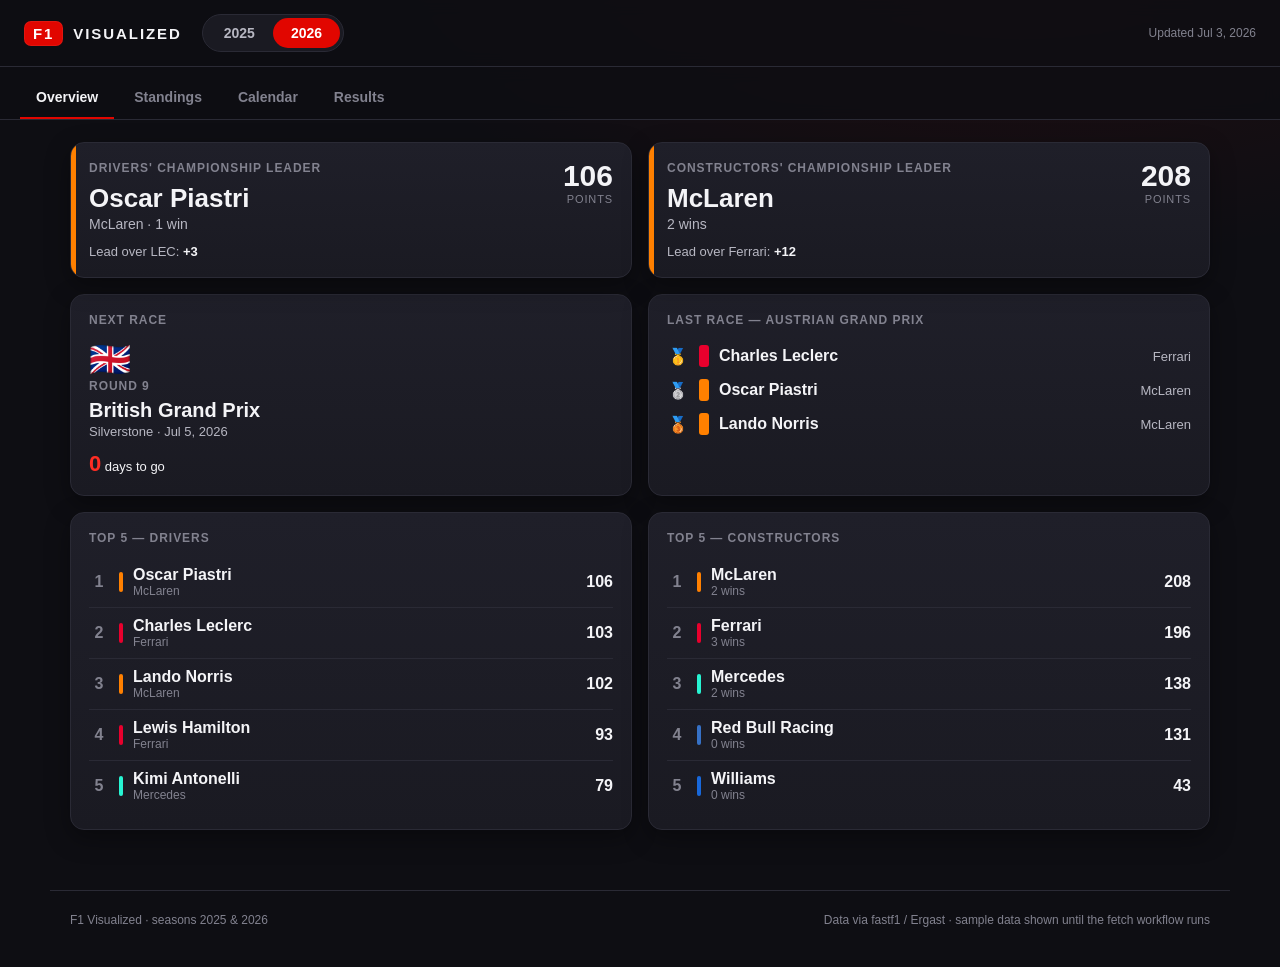
==== web/index.html @ ca381a3c "Add 2025/2026 season web dashboard A static, GitHub-Pages-deployable dashboard (web/) for the 2025 a" ====
<!doctype html>
<html lang="en">
<head>
  <meta charset="utf-8">
  <meta name="viewport" content="width=device-width, initial-scale=1">
  <title>F1 Visualized — 2025 / 2026 Dashboard</title>
  <meta name="description" content="Formula 1 2025 & 2026 season dashboard — standings, calendar and results.">
  <link rel="stylesheet" href="assets/styles.css">
</head>
<body>
  <header class="topbar">
    <div class="brand">
      <span class="brand-mark">F1</span>
      <span class="brand-text">VISUALIZED</span>
    </div>
    <div class="season-toggle" id="seasonToggle" role="tablist" aria-label="Season">
      <button type="button" data-season="2025">2025</button>
      <button type="button" data-season="2026" class="active">2026</button>
    </div>
    <div class="updated" id="updated"></div>
  </header>

  <nav class="tabs" id="tabs" aria-label="Sections">
    <button type="button" data-tab="overview" class="active">Overview</button>
    <button type="button" data-tab="standings">Standings</button>
    <button type="button" data-tab="calendar">Calendar</button>
    <button type="button" data-tab="results">Results</button>
  </nav>

  <main id="main">
    <section id="overview" class="tab-panel active">
      <div class="hero-grid">
        <div class="card leader-card" id="driverLeader"></div>
        <div class="card leader-card" id="constructorLeader"></div>
        <div class="card next-card" id="nextRace"></div>
        <div class="card last-card" id="lastRace"></div>
      </div>
      <div class="overview-lower">
        <div class="card">
          <div class="card-title">Top 5 — Drivers</div>
          <div id="miniDrivers" class="mini-table"></div>
        </div>
        <div class="card">
          <div class="card-title">Top 5 — Constructors</div>
          <div id="miniConstructors" class="mini-table"></div>
        </div>
      </div>
    </section>

    <section id="standings" class="tab-panel">
      <div class="standings-grid">
        <div>
          <div class="section-head"><h2>Drivers' Championship</h2></div>
          <div id="driverStandings" class="standings-table"></div>
        </div>
        <div>
          <div class="section-head"><h2>Constructors' Championship</h2></div>
          <div id="constructorStandings" class="standings-table"></div>
        </div>
      </div>
    </section>

    <section id="calendar" class="tab-panel">
      <div class="section-head"><h2>Race Calendar</h2><span id="calendarMeta" class="section-meta"></span></div>
      <div id="calendarGrid" class="calendar-grid"></div>
    </section>

    <section id="results" class="tab-panel">
      <div class="section-head">
        <h2>Race Results</h2>
        <select id="raceSelect" class="race-select" aria-label="Select a race"></select>
      </div>
      <div id="raceDetail"></div>
    </section>
  </main>

  <footer class="site-footer">
    <span>F1 Visualized · seasons 2025 &amp; 2026</span>
    <span id="footNote"></span>
  </footer>

  <script src="assets/app.js"></script>
</body>
</html>
---- web/assets/styles.css ----
/* F1 Visualized dashboard — dark theme */
:root {
  --bg: #0e0e13;
  --bg-2: #15151c;
  --panel: #1a1a22;
  --panel-2: #1f1f29;
  --border: #2a2a35;
  --border-2: #34343f;
  --ink: #f4f4f7;
  --ink-2: #b7b7c2;
  --ink-3: #82828f;
  --red: #e10600;
  --red-2: #ff2d24;
  --good: #22c55e;
  --radius: 14px;
  --shadow: 0 8px 24px rgba(0, 0, 0, .35);
  --font: -apple-system, BlinkMacSystemFont, "Segoe UI", Roboto, Helvetica, Arial, sans-serif;
}

* { box-sizing: border-box; }

body {
  margin: 0;
  font-family: var(--font);
  color: var(--ink);
  background:
    radial-gradient(1200px 600px at 80% -10%, rgba(225, 6, 0, .10), transparent 60%),
    var(--bg);
  min-height: 100vh;
  -webkit-font-smoothing: antialiased;
}

h1, h2, h3 { margin: 0; font-weight: 800; letter-spacing: -.01em; }
a { color: inherit; }

/* ---------- top bar ---------- */
.topbar {
  display: flex; align-items: center; gap: 20px;
  padding: 14px 24px;
  border-bottom: 1px solid var(--border);
  background: rgba(14, 14, 19, .82);
  backdrop-filter: blur(8px);
  position: sticky; top: 0; z-index: 20;
}
.brand { display: flex; align-items: center; gap: 10px; font-weight: 800; letter-spacing: .12em; }
.brand-mark {
  background: var(--red); color: #fff; padding: 4px 9px; border-radius: 7px;
  font-weight: 900; font-size: 15px; box-shadow: 0 0 0 1px rgba(255,255,255,.06) inset;
}
.brand-text { font-size: 15px; color: var(--ink); }
.updated { margin-left: auto; color: var(--ink-3); font-size: 12px; }

.season-toggle { display: inline-flex; background: var(--panel); border: 1px solid var(--border); border-radius: 999px; padding: 3px; }
.season-toggle button {
  border: 0; background: transparent; color: var(--ink-2);
  font: inherit; font-weight: 700; font-size: 14px;
  padding: 7px 18px; border-radius: 999px; cursor: pointer; transition: .15s;
}
.season-toggle button.active { background: var(--red); color: #fff; }
.season-toggle button:not(.active):hover { color: var(--ink); }

/* ---------- tabs ---------- */
.tabs {
  display: flex; gap: 4px; padding: 10px 20px 0;
  border-bottom: 1px solid var(--border); position: sticky; top: 57px; z-index: 15;
  background: rgba(14,14,19,.82); backdrop-filter: blur(8px); overflow-x: auto;
}
.tabs button {
  border: 0; background: transparent; color: var(--ink-3);
  font: inherit; font-weight: 700; font-size: 14px; padding: 12px 16px;
  cursor: pointer; border-bottom: 2px solid transparent; white-space: nowrap;
}
.tabs button.active { color: var(--ink); border-bottom-color: var(--red); }
.tabs button:not(.active):hover { color: var(--ink-2); }

main { max-width: 1180px; margin: 0 auto; padding: 22px 20px 60px; }
.tab-panel { display: none; animation: fade .25s ease; }
.tab-panel.active { display: block; }
@keyframes fade { from { opacity: 0; transform: translateY(4px); } to { opacity: 1; transform: none; } }

.section-head { display: flex; align-items: baseline; gap: 12px; margin: 4px 0 16px; }
.section-head h2 { font-size: 20px; }
.section-meta, .section-head .section-meta { color: var(--ink-3); font-size: 13px; }

/* ---------- cards ---------- */
.card {
  background: linear-gradient(180deg, var(--panel-2), var(--panel));
  border: 1px solid var(--border); border-radius: var(--radius);
  padding: 18px; box-shadow: var(--shadow);
}
.card-title { color: var(--ink-3); font-size: 12px; font-weight: 800; letter-spacing: .08em; text-transform: uppercase; margin-bottom: 12px; }

.hero-grid { display: grid; grid-template-columns: repeat(2, 1fr); gap: 16px; }
.overview-lower { display: grid; grid-template-columns: 1fr 1fr; gap: 16px; margin-top: 16px; }

.leader-card { position: relative; overflow: hidden; }
.leader-card::before {
  content: ""; position: absolute; left: 0; top: 0; bottom: 0; width: 5px;
  background: var(--accent, var(--red));
}
.leader-card .lc-label { color: var(--ink-3); font-size: 12px; font-weight: 800; letter-spacing: .08em; text-transform: uppercase; }
.leader-card .lc-name { font-size: 26px; font-weight: 800; margin: 8px 0 2px; }
.leader-card .lc-team { color: var(--ink-2); font-size: 14px; }
.leader-card .lc-pts { position: absolute; right: 18px; top: 16px; text-align: right; }
.leader-card .lc-pts b { font-size: 30px; }
.leader-card .lc-pts span { display: block; color: var(--ink-3); font-size: 11px; letter-spacing: .08em; text-transform: uppercase; }
.leader-card .lc-gap { margin-top: 12px; font-size: 13px; color: var(--ink-2); }
.leader-card .lc-gap b { color: var(--ink); }

.next-card .nc-flag { font-size: 34px; }
.next-card .nc-round { color: var(--ink-3); font-size: 12px; font-weight: 800; letter-spacing: .08em; text-transform: uppercase; }
.next-card .nc-name { font-size: 20px; font-weight: 800; margin: 6px 0 2px; }
.next-card .nc-sub { color: var(--ink-2); font-size: 13px; }
.next-card .nc-countdown { margin-top: 12px; font-size: 13px; }
.next-card .nc-countdown b { color: var(--red-2); font-size: 22px; }

.podium-row { display: flex; align-items: center; gap: 10px; padding: 6px 0; }
.podium-row .pp { width: 22px; text-align: center; font-weight: 800; color: var(--ink-3); }
.podium-row .swatch { width: 10px; height: 22px; border-radius: 3px; }
.podium-row .pd { font-weight: 700; }
.podium-row .pt { color: var(--ink-2); font-size: 13px; margin-left: auto; }

/* ---------- mini tables ---------- */
.mini-table .row { display: flex; align-items: center; gap: 10px; padding: 9px 0; border-top: 1px solid var(--border); }
.mini-table .row:first-child { border-top: 0; }
.mini-table .pos { width: 20px; color: var(--ink-3); font-weight: 800; text-align: center; }
.mini-table .swatch { width: 4px; height: 20px; border-radius: 2px; }
.mini-table .who { font-weight: 700; }
.mini-table .sub { color: var(--ink-3); font-size: 12px; }
.mini-table .pts { margin-left: auto; font-weight: 800; }

/* ---------- standings ---------- */
.standings-grid { display: grid; grid-template-columns: 1fr 1fr; gap: 22px; }
.standings-table .st-row {
  display: grid; grid-template-columns: 30px 1fr 64px; align-items: center;
  gap: 12px; padding: 10px 12px; border-radius: 10px;
}
.standings-table .st-row + .st-row { margin-top: 6px; }
.standings-table .st-row:nth-child(odd) { background: rgba(255,255,255,.02); }
.standings-table .st-pos { font-weight: 800; color: var(--ink-2); text-align: center; }
.standings-table .st-main { min-width: 0; }
.standings-table .st-name { display: flex; align-items: center; gap: 9px; font-weight: 700; }
.standings-table .st-name .swatch { width: 5px; height: 18px; border-radius: 3px; flex: none; }
.standings-table .st-name .code { color: var(--ink-3); font-weight: 800; font-size: 12px; }
.standings-table .st-team { color: var(--ink-3); font-size: 12px; margin: 4px 0 6px 14px; }
.standings-table .bar { height: 7px; border-radius: 4px; background: var(--border); overflow: hidden; margin-left: 14px; }
.standings-table .bar > span { display: block; height: 100%; border-radius: 4px; }
.standings-table .st-pts { text-align: right; font-weight: 800; font-size: 16px; }
.standings-table .st-pts small { display: block; color: var(--ink-3); font-weight: 700; font-size: 11px; }

/* ---------- calendar ---------- */
.calendar-grid { display: grid; grid-template-columns: repeat(auto-fill, minmax(230px, 1fr)); gap: 14px; }
.race-card {
  background: linear-gradient(180deg, var(--panel-2), var(--panel));
  border: 1px solid var(--border); border-radius: var(--radius); padding: 14px 15px;
  cursor: pointer; transition: .15s; position: relative;
}
.race-card:hover { border-color: var(--border-2); transform: translateY(-2px); }
.race-card.next { border-color: var(--red); box-shadow: 0 0 0 1px var(--red) inset; }
.race-card .rc-top { display: flex; align-items: center; justify-content: space-between; }
.race-card .rc-round { color: var(--ink-3); font-size: 12px; font-weight: 800; }
.race-card .rc-flag { font-size: 22px; }
.race-card .rc-name { font-weight: 800; margin: 8px 0 2px; font-size: 15px; }
.race-card .rc-sub { color: var(--ink-3); font-size: 12px; }
.race-card .rc-foot { display: flex; align-items: center; justify-content: space-between; margin-top: 12px; }
.badge { font-size: 11px; font-weight: 800; letter-spacing: .04em; padding: 3px 8px; border-radius: 999px; text-transform: uppercase; }
.badge.done { background: rgba(34,197,94,.14); color: #4ade80; }
.badge.up { background: rgba(255,255,255,.06); color: var(--ink-2); }
.badge.next { background: var(--red); color: #fff; }
.race-card .rc-winner { display: flex; align-items: center; gap: 7px; font-size: 12px; color: var(--ink-2); }
.race-card .rc-winner .swatch { width: 4px; height: 15px; border-radius: 2px; }

/* ---------- results ---------- */
.race-select {
  margin-left: auto; background: var(--panel); color: var(--ink);
  border: 1px solid var(--border); border-radius: 10px; padding: 9px 12px; font: inherit; font-weight: 700;
}
.race-hero { display: flex; flex-wrap: wrap; gap: 16px; margin-bottom: 18px; }
.race-hero .card { flex: 1 1 260px; }
.podium-cards { display: grid; grid-template-columns: repeat(3, 1fr); gap: 12px; }
.podium-cards .pod { border-radius: 12px; padding: 14px; border: 1px solid var(--border); background: var(--panel); position: relative; overflow: hidden; }
.podium-cards .pod::before { content: ""; position: absolute; inset: 0 auto 0 0; width: 5px; background: var(--accent, var(--red)); }
.podium-cards .pod .medal { font-size: 22px; }
.podium-cards .pod .pn { font-weight: 800; margin-top: 6px; }
.podium-cards .pod .pt { color: var(--ink-3); font-size: 12px; }

table.results { width: 100%; border-collapse: collapse; margin-top: 4px; }
table.results th, table.results td { text-align: left; padding: 10px 10px; border-bottom: 1px solid var(--border); font-size: 14px; }
table.results th { color: var(--ink-3); font-size: 12px; font-weight: 800; letter-spacing: .04em; text-transform: uppercase; position: sticky; top: 0; }
table.results td.num, table.results th.num { text-align: right; font-variant-numeric: tabular-nums; }
table.results .cell-driver { display: flex; align-items: center; gap: 9px; font-weight: 700; }
table.results .cell-driver .swatch { width: 5px; height: 18px; border-radius: 3px; }
table.results .cell-driver .code { color: var(--ink-3); font-size: 12px; font-weight: 800; }
table.results tr .dnf { color: var(--ink-3); }
.empty-note { color: var(--ink-3); padding: 30px; text-align: center; border: 1px dashed var(--border); border-radius: 12px; }

.site-footer { max-width: 1180px; margin: 0 auto; padding: 22px 20px 40px; color: var(--ink-3); font-size: 12px; display: flex; justify-content: space-between; gap: 12px; border-top: 1px solid var(--border); }

/* ---------- responsive ---------- */
@media (max-width: 860px) {
  .hero-grid, .overview-lower, .standings-grid { grid-template-columns: 1fr; }
  .podium-cards { grid-template-columns: 1fr; }
  main { padding-top: 16px; }
}
@media (max-width: 520px) {
  .topbar { flex-wrap: wrap; gap: 12px; }
  .updated { width: 100%; margin-left: 0; }
}
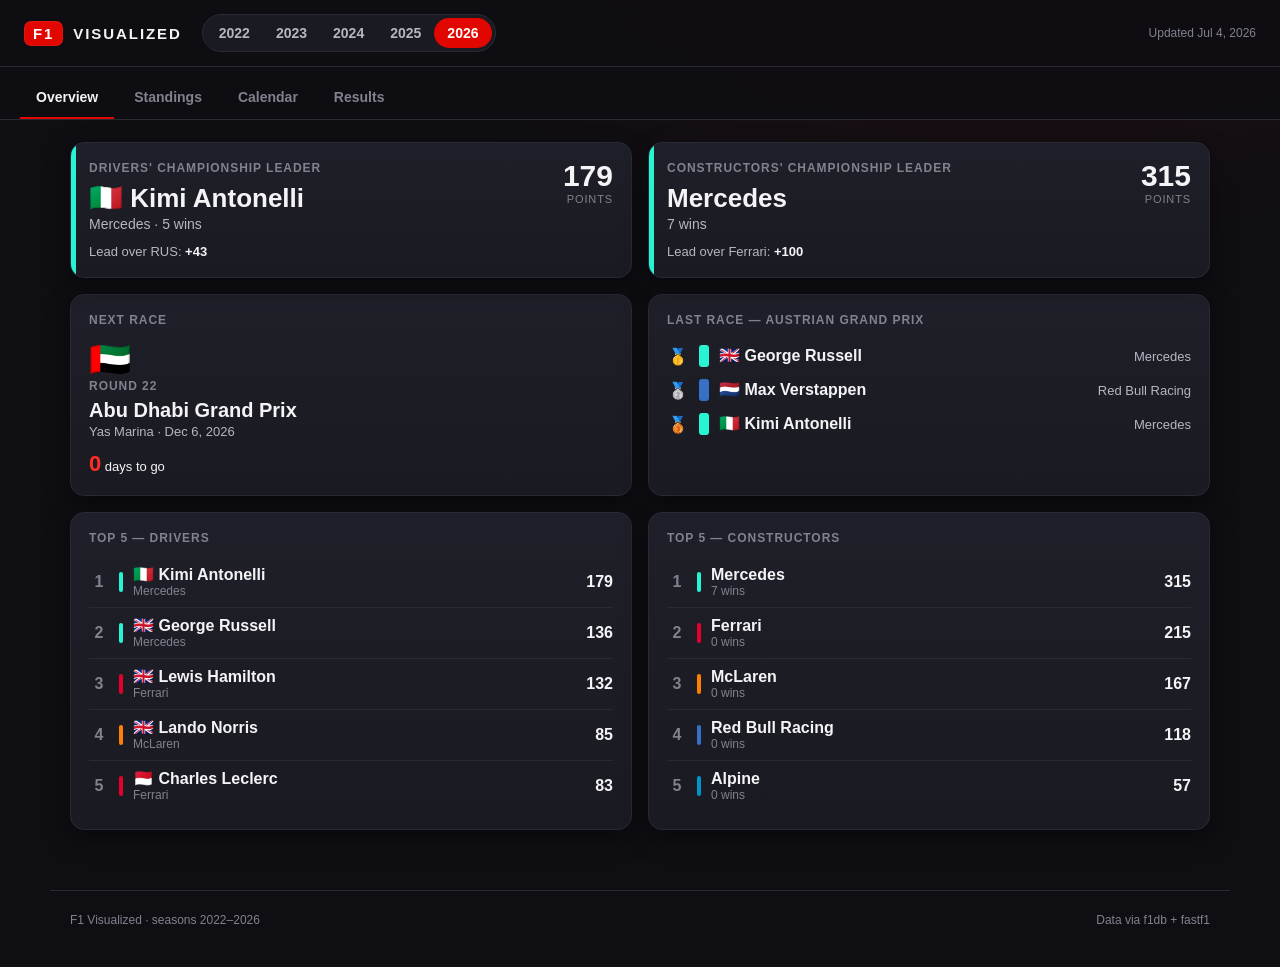
==== commit 9e3292c4: "Add 2022-2024 seasons + driver and circuit flags Seasons: fetch_season.py now feeds 2022-2026 (all r" ====
--- a/web/index.html
+++ b/web/index.html
@@ -14,6 +14,9 @@
       <span class="brand-text">VISUALIZED</span>
     </div>
     <div class="season-toggle" id="seasonToggle" role="tablist" aria-label="Season">
+      <button type="button" data-season="2022">2022</button>
+      <button type="button" data-season="2023">2023</button>
+      <button type="button" data-season="2024">2024</button>
       <button type="button" data-season="2025">2025</button>
       <button type="button" data-season="2026" class="active">2026</button>
     </div>
@@ -75,7 +78,7 @@
   </main>
 
   <footer class="site-footer">
-    <span>F1 Visualized · seasons 2025 &amp; 2026</span>
+    <span>F1 Visualized · seasons 2022–2026</span>
     <span id="footNote"></span>
   </footer>
 
--- a/web/assets/styles.css
+++ b/web/assets/styles.css
@@ -54,8 +54,9 @@
 .season-toggle button {
   border: 0; background: transparent; color: var(--ink-2);
   font: inherit; font-weight: 700; font-size: 14px;
-  padding: 7px 18px; border-radius: 999px; cursor: pointer; transition: .15s;
-}
+  padding: 7px 13px; border-radius: 999px; cursor: pointer; transition: .15s;
+}
+.natflag { font-size: 1.05em; line-height: 1; }
 .season-toggle button.active { background: var(--red); color: #fff; }
 .season-toggle button:not(.active):hover { color: var(--ink); }
 
@@ -194,6 +195,31 @@
 table.results tr .dnf { color: var(--ink-3); }
 .empty-note { color: var(--ink-3); padding: 30px; text-align: center; border: 1px dashed var(--border); border-radius: 12px; }
 
+/* ---------- race progression (lap scrubber) ---------- */
+.progression { margin-bottom: 18px; }
+.prog-head { display: flex; align-items: baseline; gap: 10px; margin-bottom: 8px; }
+.prog-note { color: var(--ink-3); font-size: 12px; }
+.prog-svg { width: 100%; height: auto; background: var(--panel); border: 1px solid var(--border); border-radius: 12px; display: block; }
+.prog-grid { stroke: var(--border); stroke-width: 1; opacity: .55; }
+.prog-axis { fill: var(--ink-3); font-size: 11px; font-weight: 700; }
+.prog-faint { fill: none; stroke-width: 1.4; opacity: .16; }
+.prog-line { fill: none; stroke-width: 2.3; opacity: .95; stroke-linejoin: round; stroke-linecap: round; }
+.prog-vline { stroke: var(--ink-3); stroke-width: 1; stroke-dasharray: 3 4; opacity: .5; }
+.prog-dot { stroke: #0e0e13; stroke-width: .8; }
+.prog-code { font-size: 11px; font-weight: 800; paint-order: stroke; stroke: #0e0e13; stroke-width: 2.6px; stroke-linejoin: round; }
+.prog-controls { display: flex; align-items: center; gap: 14px; margin-top: 10px; }
+.prog-play { background: var(--red); color: #fff; border: 0; border-radius: 8px; padding: 8px 16px; font: inherit; font-weight: 800; cursor: pointer; min-width: 78px; }
+.prog-play:hover { background: var(--red-2); }
+.prog-slider { flex: 1; accent-color: var(--red); height: 4px; cursor: pointer; }
+.prog-lap { color: var(--ink-2); font-weight: 800; font-variant-numeric: tabular-nums; white-space: nowrap; }
+.prog-num { width: 50px; margin: 0 3px; padding: 4px 5px; background: var(--panel-2); color: var(--ink);
+  border: 1px solid var(--border-2); border-radius: 6px; font: inherit; font-weight: 800; text-align: center; }
+.prog-num:focus { outline: none; border-color: var(--red); }
+
+/* ---------- rendered replay video ---------- */
+.replay { margin-top: 20px; }
+.replay-video { width: 100%; max-height: 70vh; border-radius: 12px; border: 1px solid var(--border); background: #000; display: block; }
+
 .site-footer { max-width: 1180px; margin: 0 auto; padding: 22px 20px 40px; color: var(--ink-3); font-size: 12px; display: flex; justify-content: space-between; gap: 12px; border-top: 1px solid var(--border); }
 
 /* ---------- responsive ---------- */
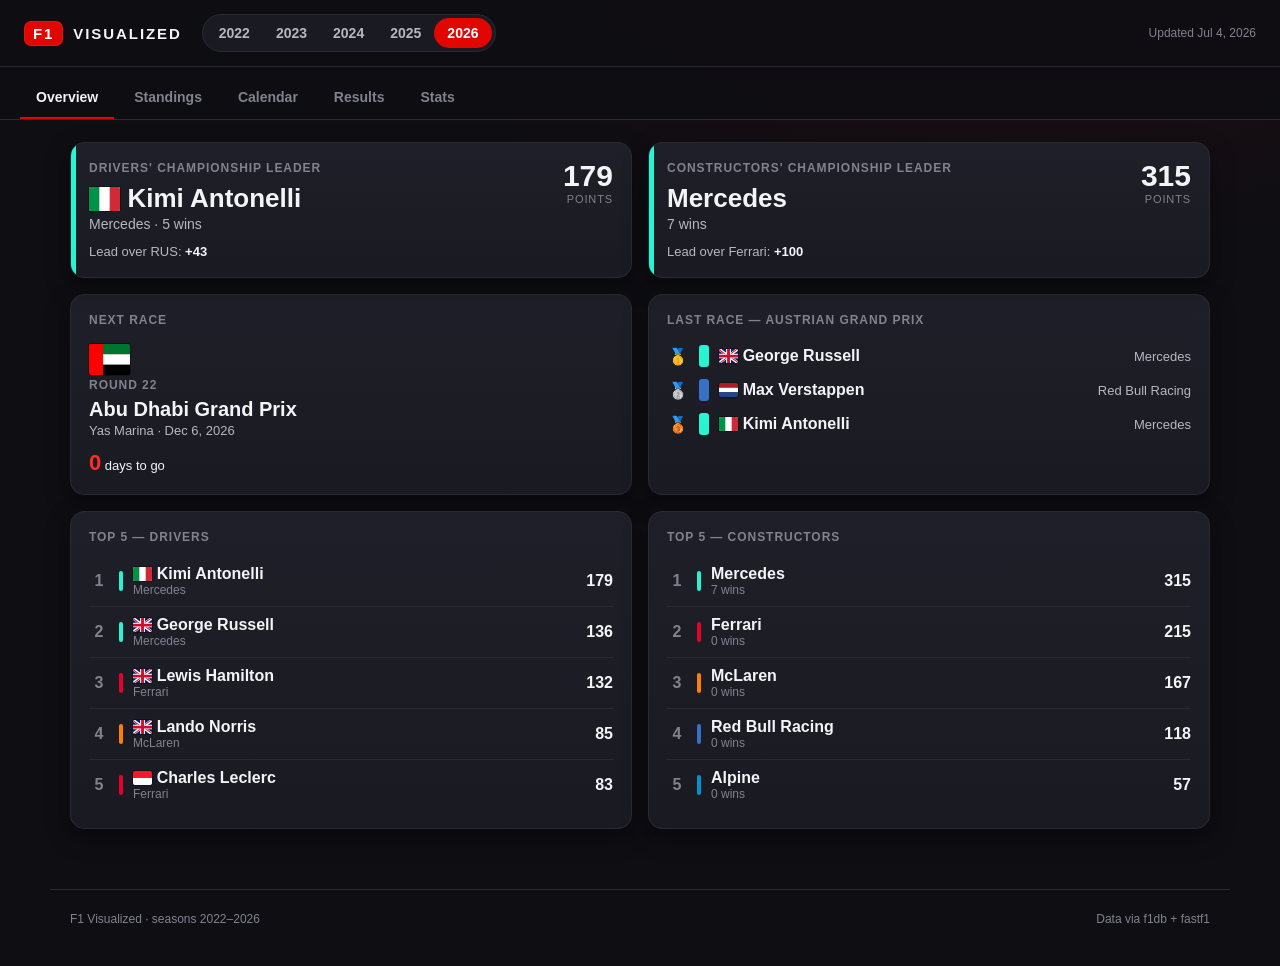
==== commit c97efb79: "Add Season Stats tab with per-driver aggregate statistics New "Stats" tab: a sortable, per-driver br" ====
--- a/web/index.html
+++ b/web/index.html
@@ -28,6 +28,7 @@
     <button type="button" data-tab="standings">Standings</button>
     <button type="button" data-tab="calendar">Calendar</button>
     <button type="button" data-tab="results">Results</button>
+    <button type="button" data-tab="stats">Stats</button>
   </nav>
 
   <main id="main">
@@ -75,6 +76,12 @@
       </div>
       <div id="raceDetail"></div>
     </section>
+
+    <section id="stats" class="tab-panel">
+      <div class="section-head"><h2>Season Stats</h2><span id="statsMeta" class="section-meta"></span></div>
+      <p class="stats-note" id="statsNote"></p>
+      <div id="statsTable"></div>
+    </section>
   </main>
 
   <footer class="site-footer">
--- a/web/assets/styles.css
+++ b/web/assets/styles.css
@@ -56,7 +56,11 @@
   font: inherit; font-weight: 700; font-size: 14px;
   padding: 7px 13px; border-radius: 999px; cursor: pointer; transition: .15s;
 }
-.natflag { font-size: 1.05em; line-height: 1; }
+.flag {
+  display: inline-block; width: 1.2em; height: .9em; border-radius: 2px;
+  object-fit: cover; vertical-align: -.14em; box-shadow: 0 0 0 1px rgba(0, 0, 0, .35);
+}
+.card-title .flag { width: 1.5em; height: 1.12em; vertical-align: -.22em; }
 .season-toggle button.active { background: var(--red); color: #fff; }
 .season-toggle button:not(.active):hover { color: var(--ink); }
 
@@ -194,6 +198,42 @@
 table.results .cell-driver .code { color: var(--ink-3); font-size: 12px; font-weight: 800; }
 table.results tr .dnf { color: var(--ink-3); }
 .empty-note { color: var(--ink-3); padding: 30px; text-align: center; border: 1px dashed var(--border); border-radius: 12px; }
+
+/* ---------- season stats ---------- */
+.stats-note { color: var(--ink-2); font-size: 13px; line-height: 1.6; margin: -6px 0 14px; max-width: 940px; }
+.stats-note b { color: var(--ink); }
+.stats-note .muted { color: var(--ink-3); }
+.stats-scroll { overflow-x: auto; border: 1px solid var(--border); border-radius: var(--radius); background: var(--panel); box-shadow: var(--shadow); }
+.stats-table { border-collapse: collapse; width: 100%; min-width: 940px; }
+.stats-table th, .stats-table td { padding: 9px 12px; border-bottom: 1px solid var(--border); font-size: 13px; white-space: nowrap; text-align: left; }
+.stats-table tbody tr:last-child td { border-bottom: 0; }
+.stats-table tbody tr:hover td { background: var(--panel-2); }
+.stats-table th {
+  color: var(--ink-3); font-size: 11px; font-weight: 800; letter-spacing: .04em; text-transform: uppercase;
+  position: sticky; top: 0; background: var(--panel-2); z-index: 2;
+}
+.stats-table td.num, .stats-table th.num { text-align: right; font-variant-numeric: tabular-nums; }
+.stats-table th.sortable { cursor: pointer; user-select: none; }
+.stats-table th.sortable:hover { color: var(--ink-2); }
+.stats-table th.sorted { color: var(--ink); }
+.stats-table th.sorted::after { content: "▾"; margin-left: 4px; font-size: 9px; vertical-align: middle; }
+.stats-table th.sorted.asc::after { content: "▴"; }
+.stats-table td.on { background: rgba(225, 6, 0, .07); color: var(--ink); font-weight: 700; }
+.stats-table th.primary, .stats-table td.primary { color: var(--ink); font-weight: 800; }
+.stats-table td.primary { font-size: 14px; }
+.stats-table td.pos { color: #4ade80; }
+.stats-table td.neg { color: #f47272; }
+.stats-table .cell-driver { display: flex; align-items: center; gap: 9px; font-weight: 700; }
+.stats-table .cell-driver .swatch { width: 5px; height: 18px; border-radius: 3px; }
+.stats-table .cell-driver .code { color: var(--ink-3); font-size: 12px; font-weight: 800; }
+.stats-table .stx-team { color: var(--ink-2); }
+.stats-table .stx-rank { color: var(--ink-3); font-variant-numeric: tabular-nums; text-align: right; width: 40px; padding-right: 10px; }
+/* keep rank + driver pinned while scrolling the wide stat columns */
+.stats-table td.stx-rank, .stats-table td.stx-drv { position: sticky; z-index: 1; background: var(--panel); }
+.stats-table th.stx-rank, .stats-table th.stx-drv { position: sticky; z-index: 3; background: var(--panel-2); }
+.stats-table .stx-rank { left: 0; }
+.stats-table .stx-drv { left: 40px; }
+.stats-table tbody tr:hover td.stx-rank, .stats-table tbody tr:hover td.stx-drv { background: var(--panel-2); }
 
 /* ---------- race progression (lap scrubber) ---------- */
 .progression { margin-bottom: 18px; }
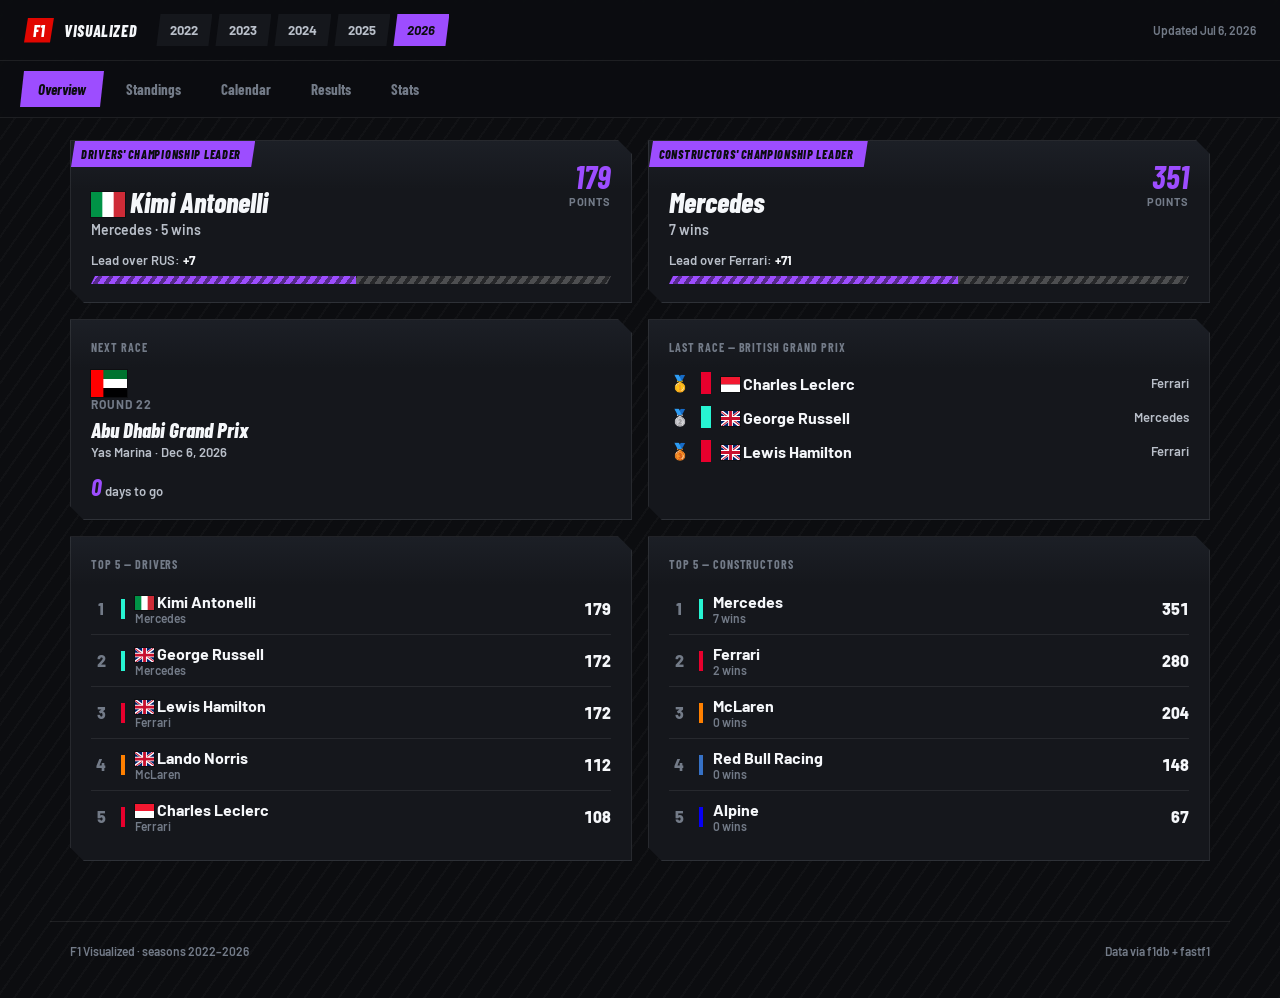
==== commit 9c1fc101: "Redesign dashboard with the "Broadcast Kinetic" design system Carbon ground, one signal colour (purp" ====
--- a/web/index.html
+++ b/web/index.html
@@ -5,6 +5,9 @@
   <meta name="viewport" content="width=device-width, initial-scale=1">
   <title>F1 Visualized — 2025 / 2026 Dashboard</title>
   <meta name="description" content="Formula 1 2025 & 2026 season dashboard — standings, calendar and results.">
+  <link rel="preconnect" href="https://fonts.googleapis.com">
+  <link rel="preconnect" href="https://fonts.gstatic.com" crossorigin>
+  <link href="https://fonts.googleapis.com/css2?family=Barlow+Condensed:ital,wght@0,600;0,700;0,800;1,700;1,800&family=Barlow:wght@400;500;600;700&display=swap" rel="stylesheet">
   <link rel="stylesheet" href="assets/styles.css">
 </head>
 <body>
@@ -72,7 +75,11 @@
     <section id="results" class="tab-panel">
       <div class="section-head">
         <h2>Race Results</h2>
-        <select id="raceSelect" class="race-select" aria-label="Select a race"></select>
+        <div class="race-controls">
+          <label for="raceSelect">Race</label>
+          <select id="raceSelect" class="race-select"></select>
+          <button type="button" id="exportRaceImg" class="btn-export">Download image</button>
+        </div>
       </div>
       <div id="raceDetail"></div>
     </section>
--- a/web/assets/styles.css
+++ b/web/assets/styles.css
@@ -1,266 +1,346 @@
-/* F1 Visualized dashboard — dark theme */
+/* F1 Visualized — "Broadcast Kinetic": carbon ground, one signal colour
+   (purple — F1's own "fastest lap" convention), chamfered plates, slanted
+   controls, condensed italic display type, hatched comparison bars. */
 :root {
-  --bg: #0e0e13;
-  --bg-2: #15151c;
-  --panel: #1a1a22;
-  --panel-2: #1f1f29;
-  --border: #2a2a35;
-  --border-2: #34343f;
-  --ink: #f4f4f7;
-  --ink-2: #b7b7c2;
-  --ink-3: #82828f;
-  --red: #e10600;
-  --red-2: #ff2d24;
-  --good: #22c55e;
-  --radius: 14px;
-  --shadow: 0 8px 24px rgba(0, 0, 0, .35);
-  --font: -apple-system, BlinkMacSystemFont, "Segoe UI", Roboto, Helvetica, Arial, sans-serif;
+  color-scheme: dark;
+  --bg: #0c0d10;              /* carbon ground */
+  --plate: #15171c;           /* card/panel surface */
+  --plate-2: #1c1f26;         /* raised surface (headers, hovers) */
+  --well: #090a0d;            /* recessed surface (bar tracks) */
+  --line: rgba(255, 255, 255, .08);
+  --line-strong: rgba(255, 255, 255, .18);
+  --text: #f5f7fa;
+  --muted: #b9bfc9;
+  --muted-2: #737b88;
+
+  /* The ONE signal colour — F1 broadcast's own convention for "fastest lap /
+     the best time set", used everywhere for leader/active/ahead states.
+     Team colours (TEAM_COLORS in app.js) stay separate and keep decorating
+     driver/constructor rows — the accent never doubles as a team colour. */
+  --accent: #9d4dff;
+  --accent-ink: #0c0d10;
+  --accent-soft: rgba(157, 77, 255, .14);
+  --brand-mark: #e10600;      /* decorative-only: the "F1" logo chip. Not reused for any semantic meaning. */
+  --danger: #ff2a4d;          /* DNF, retirement, postponed — the only OTHER semantic colour */
+  --danger-soft: rgba(255, 42, 77, .14);
+  --warn: #ffb020;            /* postponed / TBC badges */
+  --good: #3dffb0;            /* positions gained, personal-best-style deltas */
+
+  --radius: 0px;               /* no rounded corners in this skin — chamfers instead */
+  --plate-cut: polygon(0 0, calc(100% - 14px) 0, 100% 14px, 100% 100%, 14px 100%, 0 calc(100% - 14px));
+  --plate-cut-sm: polygon(0 0, calc(100% - 8px) 0, 100% 8px, 100% 100%, 8px 100%, 0 calc(100% - 8px));
+  --slant: polygon(10px 0, 100% 0, calc(100% - 10px) 100%, 0 100%);
+  --slant-sm: polygon(4px 0, 100% 0, calc(100% - 4px) 100%, 0 100%);
+  --hatch: repeating-linear-gradient(-55deg, rgba(255, 255, 255, .28) 0 5px, rgba(255, 255, 255, .12) 5px 9px);
+  --hatch-accent: repeating-linear-gradient(-55deg, var(--accent) 0 5px, color-mix(in srgb, var(--accent) 55%, #000) 5px 9px);
+
+  --font-display: "Barlow Condensed", "Barlow", "Segoe UI", system-ui, sans-serif;
+  --font-body: "Barlow", "Segoe UI", system-ui, -apple-system, Roboto, Arial, sans-serif;
+
+  --shadow: 0 10px 28px rgba(0, 0, 0, .4);
 }
 
 * { box-sizing: border-box; }
 
 body {
   margin: 0;
-  font-family: var(--font);
-  color: var(--ink);
+  font-family: var(--font-body);
+  font-weight: 500;
+  color: var(--text);
   background:
-    radial-gradient(1200px 600px at 80% -10%, rgba(225, 6, 0, .10), transparent 60%),
+    repeating-linear-gradient(-55deg, rgba(255, 255, 255, .022) 0 2px, transparent 2px 14px),
     var(--bg);
   min-height: 100vh;
   -webkit-font-smoothing: antialiased;
 }
 
-h1, h2, h3 { margin: 0; font-weight: 800; letter-spacing: -.01em; }
+h1, h2, h3 { margin: 0; font-family: var(--font-display); font-weight: 800; letter-spacing: -.01em; }
 a { color: inherit; }
+
+:focus-visible {
+  outline: 2px solid var(--accent);
+  outline-offset: 2px;
+}
+
+@media (prefers-reduced-motion: reduce) {
+  * { animation-duration: .001ms !important; animation-iteration-count: 1 !important; transition-duration: .001ms !important; }
+}
 
 /* ---------- top bar ---------- */
 .topbar {
   display: flex; align-items: center; gap: 20px;
   padding: 14px 24px;
-  border-bottom: 1px solid var(--border);
-  background: rgba(14, 14, 19, .82);
+  border-bottom: 1px solid var(--line);
+  background: rgba(12, 13, 16, .88);
   backdrop-filter: blur(8px);
   position: sticky; top: 0; z-index: 20;
 }
-.brand { display: flex; align-items: center; gap: 10px; font-weight: 800; letter-spacing: .12em; }
+.brand { display: flex; align-items: baseline; gap: 10px; }
 .brand-mark {
-  background: var(--red); color: #fff; padding: 4px 9px; border-radius: 7px;
-  font-weight: 900; font-size: 15px; box-shadow: 0 0 0 1px rgba(255,255,255,.06) inset;
-}
-.brand-text { font-size: 15px; color: var(--ink); }
-.updated { margin-left: auto; color: var(--ink-3); font-size: 12px; }
-
-.season-toggle { display: inline-flex; background: var(--panel); border: 1px solid var(--border); border-radius: 999px; padding: 3px; }
+  background: var(--brand-mark); color: #fff; padding: 3px 9px;
+  font-family: var(--font-display); font-weight: 800; font-style: italic; font-size: 16px;
+  clip-path: var(--slant-sm);
+}
+.brand-text { font-family: var(--font-display); font-weight: 800; font-style: italic; letter-spacing: .04em; font-size: 16px; }
+.updated { margin-left: auto; color: var(--muted-2); font-size: 12px; font-weight: 600; white-space: nowrap; }
+
+.season-toggle { display: inline-flex; gap: 3px; }
 .season-toggle button {
-  border: 0; background: transparent; color: var(--ink-2);
-  font: inherit; font-weight: 700; font-size: 14px;
-  padding: 7px 13px; border-radius: 999px; cursor: pointer; transition: .15s;
+  border: 0; background: var(--plate); color: var(--muted);
+  font: inherit; font-weight: 700; font-size: 13px;
+  padding: 8px 14px; clip-path: var(--slant-sm); cursor: pointer; transition: color .15s, background .15s;
 }
 .flag {
-  display: inline-block; width: 1.2em; height: .9em; border-radius: 2px;
+  display: inline-block; width: 1.2em; height: .9em;
   object-fit: cover; vertical-align: -.14em; box-shadow: 0 0 0 1px rgba(0, 0, 0, .35);
 }
 .card-title .flag { width: 1.5em; height: 1.12em; vertical-align: -.22em; }
-.season-toggle button.active { background: var(--red); color: #fff; }
-.season-toggle button:not(.active):hover { color: var(--ink); }
+.season-toggle button.active { background: var(--accent); color: var(--accent-ink); font-style: italic; }
+.season-toggle button:not(.active):hover { color: var(--text); background: var(--plate-2); }
 
 /* ---------- tabs ---------- */
 .tabs {
-  display: flex; gap: 4px; padding: 10px 20px 0;
-  border-bottom: 1px solid var(--border); position: sticky; top: 57px; z-index: 15;
-  background: rgba(14,14,19,.82); backdrop-filter: blur(8px); overflow-x: auto;
+  display: flex; gap: 4px; padding: 10px 20px;
+  border-bottom: 1px solid var(--line); position: sticky; top: 57px; z-index: 15;
+  background: rgba(12, 13, 16, .88); backdrop-filter: blur(8px); overflow-x: auto;
 }
 .tabs button {
-  border: 0; background: transparent; color: var(--ink-3);
-  font: inherit; font-weight: 700; font-size: 14px; padding: 12px 16px;
-  cursor: pointer; border-bottom: 2px solid transparent; white-space: nowrap;
-}
-.tabs button.active { color: var(--ink); border-bottom-color: var(--red); }
-.tabs button:not(.active):hover { color: var(--ink-2); }
+  border: 0; background: transparent; color: var(--muted-2);
+  font-family: var(--font-display); font-weight: 700; font-size: 15px; padding: 9px 18px;
+  cursor: pointer; white-space: nowrap; clip-path: var(--slant-sm); transition: color .15s, background .15s;
+}
+.tabs button.active { color: var(--accent-ink); background: var(--accent); font-style: italic; }
+.tabs button:not(.active):hover { color: var(--text); background: var(--plate); }
 
 main { max-width: 1180px; margin: 0 auto; padding: 22px 20px 60px; }
 .tab-panel { display: none; animation: fade .25s ease; }
 .tab-panel.active { display: block; }
 @keyframes fade { from { opacity: 0; transform: translateY(4px); } to { opacity: 1; transform: none; } }
 
-.section-head { display: flex; align-items: baseline; gap: 12px; margin: 4px 0 16px; }
-.section-head h2 { font-size: 20px; }
-.section-meta, .section-head .section-meta { color: var(--ink-3); font-size: 13px; }
-
-/* ---------- cards ---------- */
+.section-head { display: flex; align-items: baseline; gap: 12px; margin: 4px 0 16px; flex-wrap: wrap; }
+.section-head h2 { font-size: 22px; font-style: italic; text-transform: uppercase; }
+.section-meta, .section-head .section-meta { color: var(--muted-2); font-size: 13px; font-weight: 600; }
+
+/* ---------- section titles (Section Head style, reused as a small kicker) ---------- */
+.card-title {
+  color: var(--muted-2); font-size: 12px; font-weight: 700; letter-spacing: .08em;
+  text-transform: uppercase; margin-bottom: 12px; font-family: var(--font-display);
+}
+
+/* ---------- cards (chamfered plates) ---------- */
 .card {
-  background: linear-gradient(180deg, var(--panel-2), var(--panel));
-  border: 1px solid var(--border); border-radius: var(--radius);
-  padding: 18px; box-shadow: var(--shadow);
-}
-.card-title { color: var(--ink-3); font-size: 12px; font-weight: 800; letter-spacing: .08em; text-transform: uppercase; margin-bottom: 12px; }
+  background: linear-gradient(var(--plate-2), var(--plate) 48px);
+  border: 1px solid var(--line);
+  clip-path: var(--plate-cut);
+  padding: 20px 20px 18px; box-shadow: var(--shadow);
+}
 
 .hero-grid { display: grid; grid-template-columns: repeat(2, 1fr); gap: 16px; }
 .overview-lower { display: grid; grid-template-columns: 1fr 1fr; gap: 16px; margin-top: 16px; }
 
-.leader-card { position: relative; overflow: hidden; }
-.leader-card::before {
-  content: ""; position: absolute; left: 0; top: 0; bottom: 0; width: 5px;
-  background: var(--accent, var(--red));
-}
-.leader-card .lc-label { color: var(--ink-3); font-size: 12px; font-weight: 800; letter-spacing: .08em; text-transform: uppercase; }
-.leader-card .lc-name { font-size: 26px; font-weight: 800; margin: 8px 0 2px; }
-.leader-card .lc-team { color: var(--ink-2); font-size: 14px; }
-.leader-card .lc-pts { position: absolute; right: 18px; top: 16px; text-align: right; }
-.leader-card .lc-pts b { font-size: 30px; }
-.leader-card .lc-pts span { display: block; color: var(--ink-3); font-size: 11px; letter-spacing: .08em; text-transform: uppercase; }
-.leader-card .lc-gap { margin-top: 12px; font-size: 13px; color: var(--ink-2); }
-.leader-card .lc-gap b { color: var(--ink); }
-
-.next-card .nc-flag { font-size: 34px; }
-.next-card .nc-round { color: var(--ink-3); font-size: 12px; font-weight: 800; letter-spacing: .08em; text-transform: uppercase; }
-.next-card .nc-name { font-size: 20px; font-weight: 800; margin: 6px 0 2px; }
-.next-card .nc-sub { color: var(--ink-2); font-size: 13px; }
-.next-card .nc-countdown { margin-top: 12px; font-size: 13px; }
-.next-card .nc-countdown b { color: var(--red-2); font-size: 22px; }
+/* ---------- leader cards (broadcast lower-third) ---------- */
+.leader-card { position: relative; overflow: hidden; padding-top: 0; }
+.lc-label {
+  display: inline-block; background: var(--accent); color: var(--accent-ink);
+  font-family: var(--font-display); font-style: italic; font-weight: 800; font-size: 12px;
+  letter-spacing: .06em; text-transform: uppercase; padding: 6px 14px 6px 10px;
+  clip-path: var(--slant-sm); margin: 0 -20px 16px -20px;
+}
+.leader-card .lc-name { font-family: var(--font-display); font-style: italic; font-weight: 800; font-size: 28px; margin: 2px 0 2px; }
+.leader-card .lc-team { color: var(--muted); font-size: 14px; font-weight: 600; }
+.leader-card .lc-pts { position: absolute; right: 20px; top: 16px; text-align: right; }
+.leader-card .lc-pts b { font-family: var(--font-display); font-style: italic; font-size: 32px; color: var(--accent); }
+.leader-card .lc-pts span { display: block; color: var(--muted-2); font-size: 11px; font-weight: 700; letter-spacing: .08em; text-transform: uppercase; }
+.leader-card .lc-gap { margin-top: 14px; font-size: 13px; color: var(--muted); font-weight: 600; }
+.leader-card .lc-gap b { color: var(--text); }
+.leader-card .gap-bar { height: 8px; margin-top: 8px; clip-path: var(--slant-sm); overflow: hidden; display: flex; background: var(--well); }
+.leader-card .gap-bar .lead { background-image: var(--hatch-accent); }
+.leader-card .gap-bar .rest { background-image: var(--hatch); flex: 1; }
+
+.next-card .nc-flag { font-size: 30px; line-height: 1; }
+.next-card .nc-round { color: var(--muted-2); font-size: 12px; font-weight: 700; letter-spacing: .08em; text-transform: uppercase; }
+.next-card .nc-name { font-family: var(--font-display); font-style: italic; font-weight: 800; font-size: 21px; margin: 6px 0 2px; }
+.next-card .nc-sub { color: var(--muted); font-size: 13px; font-weight: 600; }
+.next-card .nc-countdown { margin-top: 12px; font-size: 13px; font-weight: 600; color: var(--muted); }
+.next-card .nc-countdown b { color: var(--accent); font-family: var(--font-display); font-style: italic; font-size: 24px; }
 
 .podium-row { display: flex; align-items: center; gap: 10px; padding: 6px 0; }
-.podium-row .pp { width: 22px; text-align: center; font-weight: 800; color: var(--ink-3); }
-.podium-row .swatch { width: 10px; height: 22px; border-radius: 3px; }
+.podium-row .pp { width: 22px; text-align: center; font-weight: 800; color: var(--muted-2); }
+.podium-row .swatch { width: 10px; height: 22px; }
 .podium-row .pd { font-weight: 700; }
-.podium-row .pt { color: var(--ink-2); font-size: 13px; margin-left: auto; }
+.podium-row .pt { color: var(--muted); font-size: 13px; margin-left: auto; font-weight: 600; }
 
 /* ---------- mini tables ---------- */
-.mini-table .row { display: flex; align-items: center; gap: 10px; padding: 9px 0; border-top: 1px solid var(--border); }
+.mini-table .row { display: flex; align-items: center; gap: 10px; padding: 9px 0; border-top: 1px solid var(--line); }
 .mini-table .row:first-child { border-top: 0; }
-.mini-table .pos { width: 20px; color: var(--ink-3); font-weight: 800; text-align: center; }
-.mini-table .swatch { width: 4px; height: 20px; border-radius: 2px; }
+.mini-table .pos { width: 20px; color: var(--muted-2); font-weight: 800; text-align: center; }
+.mini-table .swatch { width: 4px; height: 20px; }
 .mini-table .who { font-weight: 700; }
-.mini-table .sub { color: var(--ink-3); font-size: 12px; }
-.mini-table .pts { margin-left: auto; font-weight: 800; }
+.mini-table .sub { color: var(--muted-2); font-size: 12px; font-weight: 600; }
+.mini-table .pts { margin-left: auto; font-weight: 800; font-variant-numeric: tabular-nums; }
 
 /* ---------- standings ---------- */
 .standings-grid { display: grid; grid-template-columns: 1fr 1fr; gap: 22px; }
 .standings-table .st-row {
   display: grid; grid-template-columns: 30px 1fr 64px; align-items: center;
-  gap: 12px; padding: 10px 12px; border-radius: 10px;
-}
-.standings-table .st-row + .st-row { margin-top: 6px; }
-.standings-table .st-row:nth-child(odd) { background: rgba(255,255,255,.02); }
-.standings-table .st-pos { font-weight: 800; color: var(--ink-2); text-align: center; }
+  gap: 12px; padding: 10px 12px;
+}
+.standings-table .st-row + .st-row { margin-top: 4px; }
+.standings-table .st-row:nth-child(odd) { background: rgba(255, 255, 255, .02); }
+.standings-table .st-row.leader { background: var(--accent-soft); }
+.standings-table .st-pos { font-weight: 800; color: var(--muted); text-align: center; font-variant-numeric: tabular-nums; }
+.standings-table .st-row.leader .st-pos { color: var(--accent); }
 .standings-table .st-main { min-width: 0; }
 .standings-table .st-name { display: flex; align-items: center; gap: 9px; font-weight: 700; }
-.standings-table .st-name .swatch { width: 5px; height: 18px; border-radius: 3px; flex: none; }
-.standings-table .st-name .code { color: var(--ink-3); font-weight: 800; font-size: 12px; }
-.standings-table .st-team { color: var(--ink-3); font-size: 12px; margin: 4px 0 6px 14px; }
-.standings-table .bar { height: 7px; border-radius: 4px; background: var(--border); overflow: hidden; margin-left: 14px; }
-.standings-table .bar > span { display: block; height: 100%; border-radius: 4px; }
-.standings-table .st-pts { text-align: right; font-weight: 800; font-size: 16px; }
-.standings-table .st-pts small { display: block; color: var(--ink-3); font-weight: 700; font-size: 11px; }
+.standings-table .st-name .swatch { width: 5px; height: 18px; flex: none; }
+.standings-table .st-name .code { color: var(--muted-2); font-weight: 800; font-size: 12px; }
+.standings-table .st-team { color: var(--muted-2); font-size: 12px; font-weight: 600; margin: 4px 0 6px 14px; }
+.standings-table .bar { height: 7px; background: var(--well); overflow: hidden; margin-left: 14px; clip-path: var(--slant-sm); }
+.standings-table .bar > span { display: block; height: 100%; }
+.standings-table .st-pts { text-align: right; font-weight: 800; font-size: 16px; font-variant-numeric: tabular-nums; }
+.standings-table .st-pts small { display: block; color: var(--muted-2); font-weight: 700; font-size: 11px; }
 
 /* ---------- calendar ---------- */
 .calendar-grid { display: grid; grid-template-columns: repeat(auto-fill, minmax(230px, 1fr)); gap: 14px; }
 .race-card {
-  background: linear-gradient(180deg, var(--panel-2), var(--panel));
-  border: 1px solid var(--border); border-radius: var(--radius); padding: 14px 15px;
-  cursor: pointer; transition: .15s; position: relative;
-}
-.race-card:hover { border-color: var(--border-2); transform: translateY(-2px); }
-.race-card.next { border-color: var(--red); box-shadow: 0 0 0 1px var(--red) inset; }
+  background: linear-gradient(var(--plate-2), var(--plate) 48px);
+  border: 1px solid var(--line); clip-path: var(--plate-cut); padding: 15px 16px;
+  cursor: pointer; transition: border-color .15s, transform .15s; position: relative;
+}
+.race-card:hover { border-color: var(--line-strong); transform: translateY(-2px); }
+.race-card.next { border-color: var(--accent); box-shadow: 0 0 0 1px var(--accent) inset; }
 .race-card .rc-top { display: flex; align-items: center; justify-content: space-between; }
-.race-card .rc-round { color: var(--ink-3); font-size: 12px; font-weight: 800; }
-.race-card .rc-flag { font-size: 22px; }
-.race-card .rc-name { font-weight: 800; margin: 8px 0 2px; font-size: 15px; }
-.race-card .rc-sub { color: var(--ink-3); font-size: 12px; }
-.race-card .rc-foot { display: flex; align-items: center; justify-content: space-between; margin-top: 12px; }
-.badge { font-size: 11px; font-weight: 800; letter-spacing: .04em; padding: 3px 8px; border-radius: 999px; text-transform: uppercase; }
-.badge.done { background: rgba(34,197,94,.14); color: #4ade80; }
-.badge.up { background: rgba(255,255,255,.06); color: var(--ink-2); }
-.badge.next { background: var(--red); color: #fff; }
-.race-card .rc-winner { display: flex; align-items: center; gap: 7px; font-size: 12px; color: var(--ink-2); }
-.race-card .rc-winner .swatch { width: 4px; height: 15px; border-radius: 2px; }
+.race-card .rc-round { color: var(--muted-2); font-size: 12px; font-weight: 800; }
+.race-card .rc-flag { font-size: 22px; line-height: 1; }
+.race-card .rc-name { font-family: var(--font-display); font-weight: 700; margin: 8px 0 2px; font-size: 16px; }
+.race-card .rc-sub { color: var(--muted-2); font-size: 12px; font-weight: 600; }
+.race-card .rc-foot { display: flex; align-items: center; justify-content: space-between; margin-top: 12px; gap: 8px; }
+.badge {
+  font-family: var(--font-display); font-size: 11px; font-weight: 800; letter-spacing: .04em;
+  padding: 4px 12px; clip-path: var(--slant-sm); text-transform: uppercase; white-space: nowrap;
+}
+.badge.done { background: rgba(61, 255, 176, .14); color: var(--good); }
+.badge.up { background: var(--plate-2); color: var(--muted); }
+.badge.next { background: var(--accent); color: var(--accent-ink); font-style: italic; }
+.badge.off { background: rgba(255, 176, 32, .16); color: var(--warn); }
+.race-card.off { opacity: .58; }
+.race-card .rc-winner { display: flex; align-items: center; gap: 7px; font-size: 12px; color: var(--muted); font-weight: 600; }
+.race-card .rc-winner .swatch { width: 4px; height: 15px; }
 
 /* ---------- results ---------- */
+.race-controls { margin-left: auto; display: flex; align-items: center; gap: 10px; }
+.race-controls label { color: var(--muted-2); font-size: 12px; font-weight: 700; letter-spacing: .04em; text-transform: uppercase; }
 .race-select {
-  margin-left: auto; background: var(--panel); color: var(--ink);
-  border: 1px solid var(--border); border-radius: 10px; padding: 9px 12px; font: inherit; font-weight: 700;
-}
+  background: var(--plate); color: var(--text);
+  border: 1px solid var(--line); clip-path: var(--slant-sm); padding: 9px 14px; font: inherit; font-weight: 700;
+}
+.btn-export {
+  background: var(--plate-2); color: var(--text); border: 1px solid var(--line-strong);
+  clip-path: var(--slant-sm); padding: 9px 16px; font-family: var(--font-display); font-weight: 700; font-size: 13px;
+  cursor: pointer; transition: background .15s, color .15s;
+}
+.btn-export:hover { background: var(--accent); color: var(--accent-ink); font-style: italic; }
+.btn-export:disabled { opacity: .5; cursor: default; }
+
 .race-hero { display: flex; flex-wrap: wrap; gap: 16px; margin-bottom: 18px; }
 .race-hero .card { flex: 1 1 260px; }
 .podium-cards { display: grid; grid-template-columns: repeat(3, 1fr); gap: 12px; }
-.podium-cards .pod { border-radius: 12px; padding: 14px; border: 1px solid var(--border); background: var(--panel); position: relative; overflow: hidden; }
-.podium-cards .pod::before { content: ""; position: absolute; inset: 0 auto 0 0; width: 5px; background: var(--accent, var(--red)); }
-.podium-cards .pod .medal { font-size: 22px; }
-.podium-cards .pod .pn { font-weight: 800; margin-top: 6px; }
-.podium-cards .pod .pt { color: var(--ink-3); font-size: 12px; }
+.podium-cards .pod {
+  padding: 16px; border: 1px solid var(--line); background: var(--plate);
+  clip-path: var(--plate-cut-sm); position: relative; overflow: hidden;
+}
+.podium-cards .pod::before { content: ""; position: absolute; inset: 0 auto 0 0; width: 5px; background: var(--team, var(--brand-mark)); }
+.podium-cards .pod .medal { font-size: 22px; line-height: 1; }
+.podium-cards .pod .pn { font-family: var(--font-display); font-style: italic; font-weight: 800; font-size: 17px; margin-top: 8px; }
+.podium-cards .pod .pt { color: var(--muted-2); font-size: 12px; font-weight: 600; }
+.podium-cards .pod .fl-tag {
+  display: inline-block; margin-top: 8px; background: var(--accent-soft); color: var(--accent);
+  font-family: var(--font-display); font-weight: 800; font-size: 10.5px; letter-spacing: .05em;
+  padding: 2px 8px; clip-path: var(--slant-sm);
+}
+.fl-line { margin-top: 14px; color: var(--muted); font-size: 13px; font-weight: 600; }
+.fl-line b { color: var(--accent); }
 
 table.results { width: 100%; border-collapse: collapse; margin-top: 4px; }
-table.results th, table.results td { text-align: left; padding: 10px 10px; border-bottom: 1px solid var(--border); font-size: 14px; }
-table.results th { color: var(--ink-3); font-size: 12px; font-weight: 800; letter-spacing: .04em; text-transform: uppercase; position: sticky; top: 0; }
+table.results th, table.results td { text-align: left; padding: 10px 10px; border-bottom: 1px solid var(--line); font-size: 14px; font-weight: 600; }
+table.results th {
+  color: var(--muted-2); font-size: 11px; font-weight: 800; letter-spacing: .04em; text-transform: uppercase;
+  position: sticky; top: 0; background: var(--plate-2); font-family: var(--font-display);
+}
 table.results td.num, table.results th.num { text-align: right; font-variant-numeric: tabular-nums; }
 table.results .cell-driver { display: flex; align-items: center; gap: 9px; font-weight: 700; }
-table.results .cell-driver .swatch { width: 5px; height: 18px; border-radius: 3px; }
-table.results .cell-driver .code { color: var(--ink-3); font-size: 12px; font-weight: 800; }
-table.results tr .dnf { color: var(--ink-3); }
-.empty-note { color: var(--ink-3); padding: 30px; text-align: center; border: 1px dashed var(--border); border-radius: 12px; }
+table.results .cell-driver .swatch { width: 5px; height: 18px; }
+table.results .cell-driver .code { color: var(--muted-2); font-size: 12px; font-weight: 800; }
+table.results tr .dnf { color: var(--danger); font-weight: 700; }
+.empty-note { color: var(--muted-2); padding: 30px; text-align: center; border: 1px dashed var(--line); font-weight: 600; }
 
 /* ---------- season stats ---------- */
-.stats-note { color: var(--ink-2); font-size: 13px; line-height: 1.6; margin: -6px 0 14px; max-width: 940px; }
-.stats-note b { color: var(--ink); }
-.stats-note .muted { color: var(--ink-3); }
-.stats-scroll { overflow-x: auto; border: 1px solid var(--border); border-radius: var(--radius); background: var(--panel); box-shadow: var(--shadow); }
+.stats-note { color: var(--muted); font-size: 13px; font-weight: 600; line-height: 1.6; margin: -6px 0 14px; max-width: 940px; }
+.stats-note b { color: var(--text); }
+.stats-note .muted { color: var(--muted-2); }
+.stats-scroll { overflow-x: auto; border: 1px solid var(--line); background: var(--plate); box-shadow: var(--shadow); }
 .stats-table { border-collapse: collapse; width: 100%; min-width: 940px; }
-.stats-table th, .stats-table td { padding: 9px 12px; border-bottom: 1px solid var(--border); font-size: 13px; white-space: nowrap; text-align: left; }
+.stats-table th, .stats-table td { padding: 9px 12px; border-bottom: 1px solid var(--line); font-size: 13px; font-weight: 600; white-space: nowrap; text-align: left; }
 .stats-table tbody tr:last-child td { border-bottom: 0; }
-.stats-table tbody tr:hover td { background: var(--panel-2); }
+.stats-table tbody tr:hover td { background: var(--plate-2); }
 .stats-table th {
-  color: var(--ink-3); font-size: 11px; font-weight: 800; letter-spacing: .04em; text-transform: uppercase;
-  position: sticky; top: 0; background: var(--panel-2); z-index: 2;
+  color: var(--muted-2); font-size: 11px; font-weight: 800; letter-spacing: .04em; text-transform: uppercase;
+  position: sticky; top: 0; background: var(--plate-2); z-index: 2; font-family: var(--font-display);
 }
 .stats-table td.num, .stats-table th.num { text-align: right; font-variant-numeric: tabular-nums; }
 .stats-table th.sortable { cursor: pointer; user-select: none; }
-.stats-table th.sortable:hover { color: var(--ink-2); }
-.stats-table th.sorted { color: var(--ink); }
+.stats-table th.sortable:hover { color: var(--muted); }
+.stats-table th.sorted { color: var(--accent); }
 .stats-table th.sorted::after { content: "▾"; margin-left: 4px; font-size: 9px; vertical-align: middle; }
 .stats-table th.sorted.asc::after { content: "▴"; }
-.stats-table td.on { background: rgba(225, 6, 0, .07); color: var(--ink); font-weight: 700; }
-.stats-table th.primary, .stats-table td.primary { color: var(--ink); font-weight: 800; }
+.stats-table td.on { background: var(--accent-soft); color: var(--text); font-weight: 700; }
+.stats-table th.primary, .stats-table td.primary { color: var(--text); font-weight: 800; }
 .stats-table td.primary { font-size: 14px; }
-.stats-table td.pos { color: #4ade80; }
-.stats-table td.neg { color: #f47272; }
+.stats-table td.pos { color: var(--good); }
+.stats-table td.neg { color: var(--danger); }
 .stats-table .cell-driver { display: flex; align-items: center; gap: 9px; font-weight: 700; }
-.stats-table .cell-driver .swatch { width: 5px; height: 18px; border-radius: 3px; }
-.stats-table .cell-driver .code { color: var(--ink-3); font-size: 12px; font-weight: 800; }
-.stats-table .stx-team { color: var(--ink-2); }
-.stats-table .stx-rank { color: var(--ink-3); font-variant-numeric: tabular-nums; text-align: right; width: 40px; padding-right: 10px; }
+.stats-table .cell-driver .swatch { width: 5px; height: 18px; }
+.stats-table .cell-driver .code { color: var(--muted-2); font-size: 12px; font-weight: 800; }
+.stats-table .stx-team { color: var(--muted); }
+.stats-table .stx-rank { color: var(--muted-2); font-variant-numeric: tabular-nums; text-align: right; width: 40px; padding-right: 10px; }
 /* keep rank + driver pinned while scrolling the wide stat columns */
-.stats-table td.stx-rank, .stats-table td.stx-drv { position: sticky; z-index: 1; background: var(--panel); }
-.stats-table th.stx-rank, .stats-table th.stx-drv { position: sticky; z-index: 3; background: var(--panel-2); }
+.stats-table td.stx-rank, .stats-table td.stx-drv { position: sticky; z-index: 1; background: var(--plate); }
+.stats-table th.stx-rank, .stats-table th.stx-drv { position: sticky; z-index: 3; background: var(--plate-2); }
 .stats-table .stx-rank { left: 0; }
 .stats-table .stx-drv { left: 40px; }
-.stats-table tbody tr:hover td.stx-rank, .stats-table tbody tr:hover td.stx-drv { background: var(--panel-2); }
+.stats-table tbody tr:hover td.stx-rank, .stats-table tbody tr:hover td.stx-drv { background: var(--plate-2); }
 
 /* ---------- race progression (lap scrubber) ---------- */
 .progression { margin-bottom: 18px; }
 .prog-head { display: flex; align-items: baseline; gap: 10px; margin-bottom: 8px; }
-.prog-note { color: var(--ink-3); font-size: 12px; }
-.prog-svg { width: 100%; height: auto; background: var(--panel); border: 1px solid var(--border); border-radius: 12px; display: block; }
-.prog-grid { stroke: var(--border); stroke-width: 1; opacity: .55; }
-.prog-axis { fill: var(--ink-3); font-size: 11px; font-weight: 700; }
+.prog-note { color: var(--muted-2); font-size: 12px; font-weight: 600; }
+.prog-svg { width: 100%; height: auto; background: var(--plate); border: 1px solid var(--line); display: block; }
+.prog-grid { stroke: var(--line); stroke-width: 1; opacity: .55; }
+.prog-axis { fill: var(--muted-2); font-size: 11px; font-weight: 700; }
 .prog-faint { fill: none; stroke-width: 1.4; opacity: .16; }
 .prog-line { fill: none; stroke-width: 2.3; opacity: .95; stroke-linejoin: round; stroke-linecap: round; }
-.prog-vline { stroke: var(--ink-3); stroke-width: 1; stroke-dasharray: 3 4; opacity: .5; }
-.prog-dot { stroke: #0e0e13; stroke-width: .8; }
-.prog-code { font-size: 11px; font-weight: 800; paint-order: stroke; stroke: #0e0e13; stroke-width: 2.6px; stroke-linejoin: round; }
+.prog-vline { stroke: var(--accent); stroke-width: 1; stroke-dasharray: 3 4; opacity: .6; }
+.prog-dot { stroke: var(--bg); stroke-width: .8; }
+.prog-code { font-size: 11px; font-weight: 800; paint-order: stroke; stroke: var(--bg); stroke-width: 2.6px; stroke-linejoin: round; }
 .prog-controls { display: flex; align-items: center; gap: 14px; margin-top: 10px; }
-.prog-play { background: var(--red); color: #fff; border: 0; border-radius: 8px; padding: 8px 16px; font: inherit; font-weight: 800; cursor: pointer; min-width: 78px; }
-.prog-play:hover { background: var(--red-2); }
-.prog-slider { flex: 1; accent-color: var(--red); height: 4px; cursor: pointer; }
-.prog-lap { color: var(--ink-2); font-weight: 800; font-variant-numeric: tabular-nums; white-space: nowrap; }
-.prog-num { width: 50px; margin: 0 3px; padding: 4px 5px; background: var(--panel-2); color: var(--ink);
-  border: 1px solid var(--border-2); border-radius: 6px; font: inherit; font-weight: 800; text-align: center; }
-.prog-num:focus { outline: none; border-color: var(--red); }
+.prog-play {
+  background: var(--accent); color: var(--accent-ink); border: 0; clip-path: var(--slant-sm);
+  padding: 8px 18px; font-family: var(--font-display); font-weight: 800; font-style: italic; cursor: pointer; min-width: 78px;
+}
+.prog-play:hover { background: color-mix(in srgb, var(--accent) 80%, #fff); }
+.prog-slider { flex: 1; accent-color: var(--accent); height: 4px; cursor: pointer; }
+.prog-lap { color: var(--muted); font-weight: 700; font-variant-numeric: tabular-nums; white-space: nowrap; }
+.prog-num {
+  width: 50px; margin: 0 3px; padding: 4px 5px; background: var(--plate-2); color: var(--text);
+  border: 1px solid var(--line-strong); font: inherit; font-weight: 800; text-align: center;
+}
+.prog-num:focus-visible { outline: 2px solid var(--accent); outline-offset: 1px; }
 
 /* ---------- rendered replay video ---------- */
 .replay { margin-top: 20px; }
-.replay-video { width: 100%; max-height: 70vh; border-radius: 12px; border: 1px solid var(--border); background: #000; display: block; }
-
-.site-footer { max-width: 1180px; margin: 0 auto; padding: 22px 20px 40px; color: var(--ink-3); font-size: 12px; display: flex; justify-content: space-between; gap: 12px; border-top: 1px solid var(--border); }
+.replay-video { width: 100%; max-height: 70vh; border: 1px solid var(--line); background: #000; display: block; }
+
+.site-footer { max-width: 1180px; margin: 0 auto; padding: 22px 20px 40px; color: var(--muted-2); font-size: 12px; font-weight: 600; display: flex; justify-content: space-between; gap: 12px; border-top: 1px solid var(--line); }
 
 /* ---------- responsive ---------- */
 @media (max-width: 860px) {
@@ -268,7 +348,15 @@
   .podium-cards { grid-template-columns: 1fr; }
   main { padding-top: 16px; }
 }
+@media (max-width: 720px) {
+  .topbar { flex-wrap: wrap; gap: 10px; padding: 12px 16px; }
+  .updated { width: 100%; margin-left: 0; order: 3; }
+  .season-toggle button { padding: 7px 10px; font-size: 12px; }
+  .tabs { padding: 8px 16px; }
+  .tabs button { padding: 8px 12px; font-size: 13px; }
+  .race-controls { width: 100%; margin-left: 0; flex-wrap: wrap; }
+}
 @media (max-width: 520px) {
-  .topbar { flex-wrap: wrap; gap: 12px; }
-  .updated { width: 100%; margin-left: 0; }
-}
+  .leader-card .lc-pts { position: static; text-align: left; margin-top: 10px; }
+  .lc-label { margin-right: -20px; }
+}
